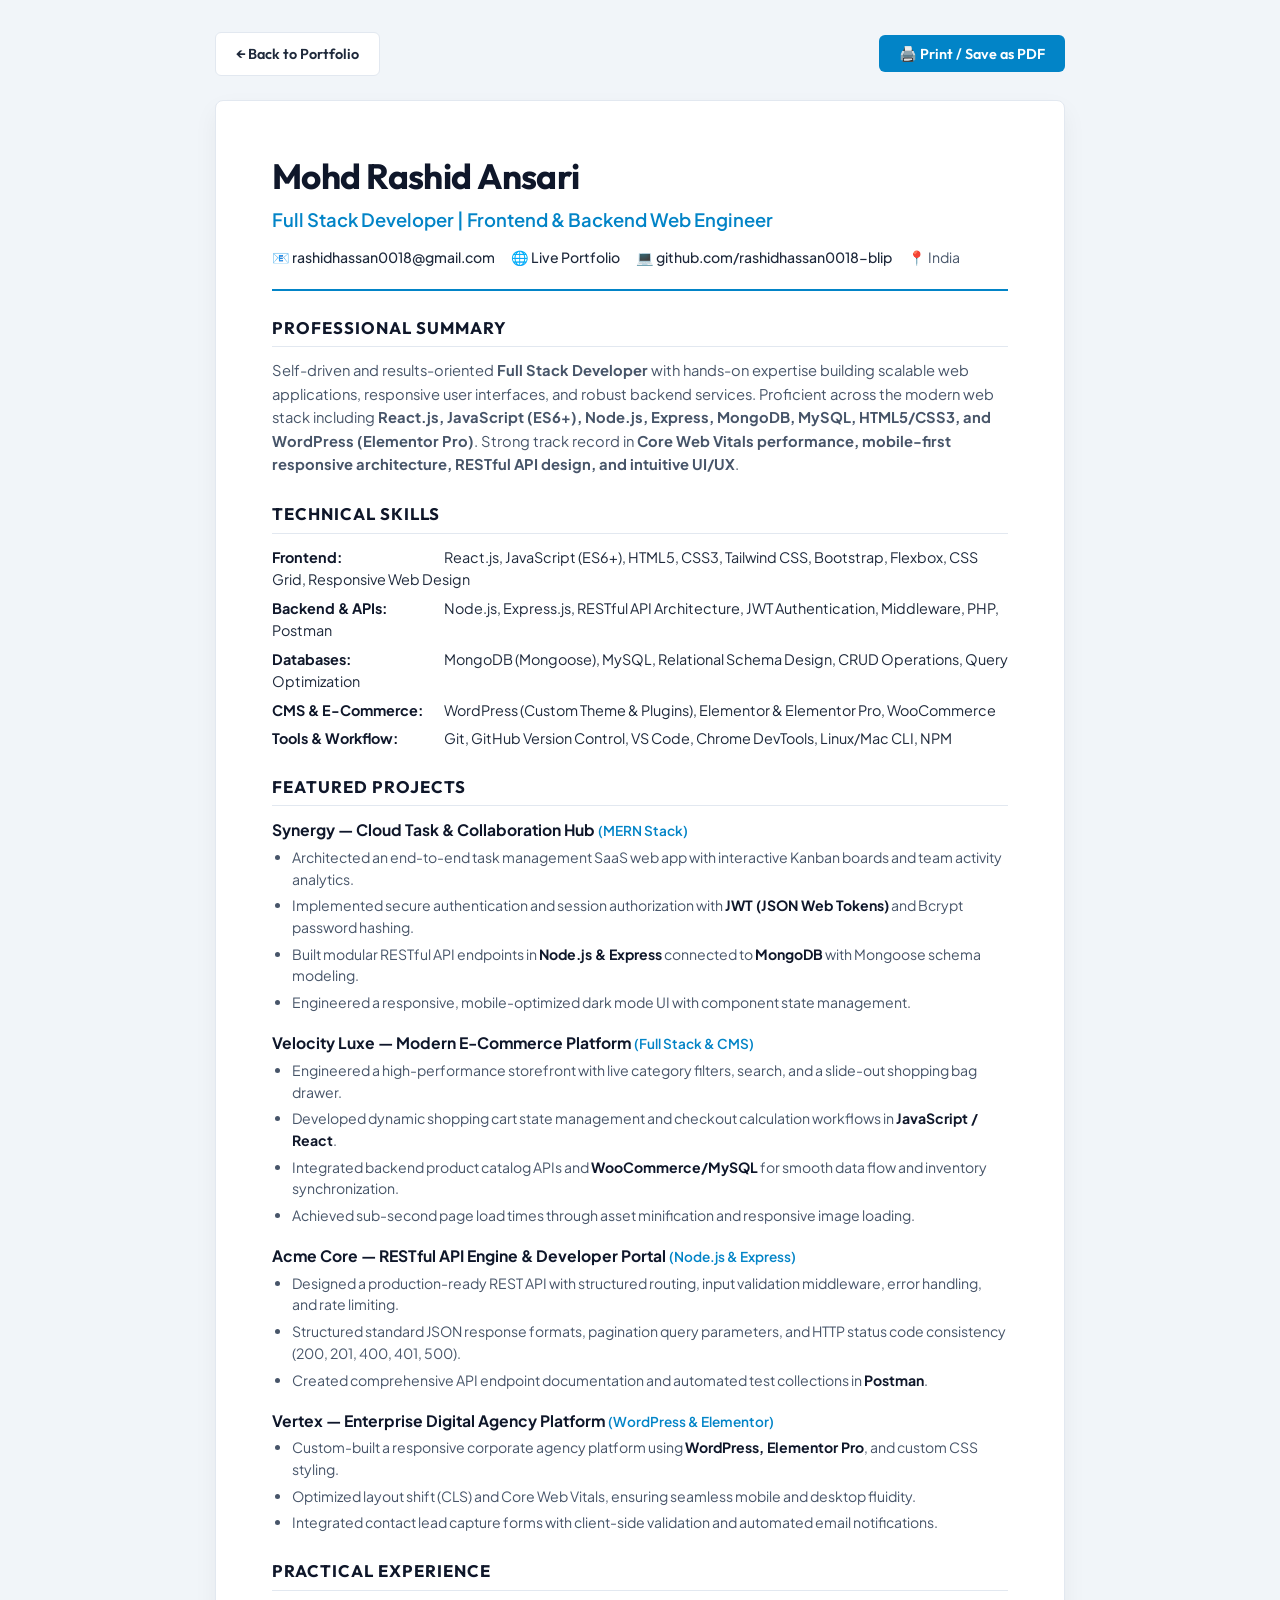
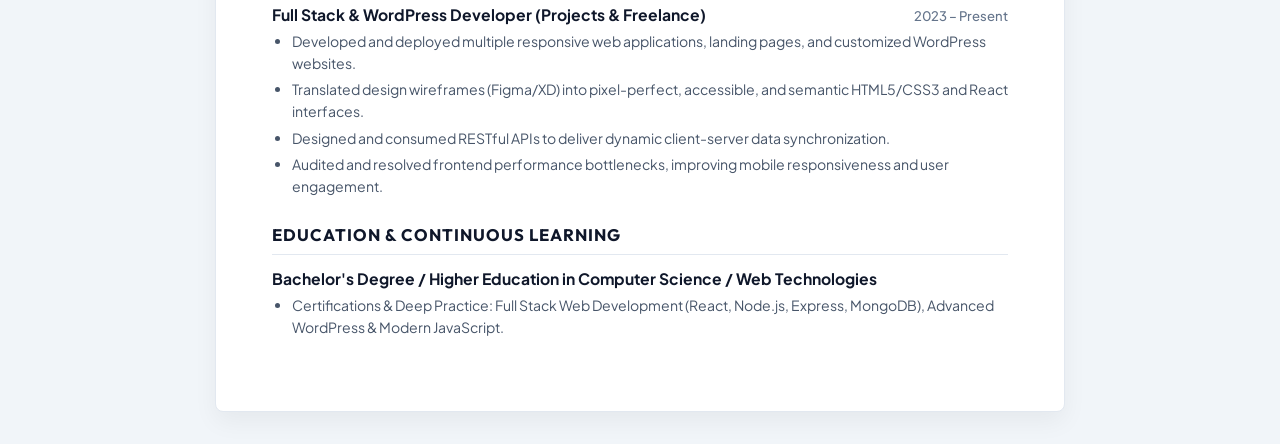
==== resume.html @ 9e940721 "feat: add ATS-friendly printable and downloadable Full Stack Developer Resume" ====
<!DOCTYPE html>
<html lang="en">
<head>
  <meta charset="UTF-8">
  <meta name="viewport" content="width=device-width, initial-scale=1.0">
  <title>Mohd Rashid Ansari - Full Stack Developer Resume</title>
  <link rel="preconnect" href="https://fonts.googleapis.com">
  <link rel="preconnect" href="https://fonts.gstatic.com" crossorigin>
  <link href="https://fonts.googleapis.com/css2?family=Outfit:wght@400;500;600;700&family=Plus+Jakarta+Sans:wght@400;500;600;700&display=swap" rel="stylesheet">
  
  <style>
    :root {
      --text-main: #1e293b;
      --text-muted: #64748b;
      --text-light: #475569;
      --primary: #0284c7;
      --primary-dark: #0369a1;
      --border: #e2e8f0;
      --bg: #ffffff;
    }

    * {
      box-sizing: border-box;
      margin: 0;
      padding: 0;
    }

    body {
      font-family: 'Plus Jakarta Sans', -apple-system, BlinkMacSystemFont, sans-serif;
      background-color: #f1f5f9;
      color: var(--text-main);
      line-height: 1.55;
      padding: 2rem 1rem;
    }

    .resume-actions {
      max-width: 850px;
      margin: 0 auto 1.5rem auto;
      display: flex;
      justify-content: space-between;
      align-items: center;
    }

    .btn-action {
      display: inline-flex;
      align-items: center;
      gap: 0.5rem;
      padding: 0.6rem 1.25rem;
      font-family: 'Outfit', sans-serif;
      font-weight: 600;
      font-size: 0.9rem;
      border-radius: 6px;
      cursor: pointer;
      text-decoration: none;
      transition: all 0.2s;
    }

    .btn-print {
      background: var(--primary);
      color: #fff;
      border: none;
    }

    .btn-print:hover {
      background: var(--primary-dark);
    }

    .btn-back {
      background: #fff;
      color: var(--text-main);
      border: 1px solid var(--border);
    }

    .btn-back:hover {
      background: #f8fafc;
    }

    .resume-page {
      max-width: 850px;
      margin: 0 auto;
      background: var(--bg);
      padding: 3rem 3.5rem;
      border-radius: 8px;
      box-shadow: 0 10px 25px rgba(0,0,0,0.05);
      border: 1px solid var(--border);
    }

    /* Header */
    .resume-header {
      border-bottom: 2px solid var(--primary);
      padding-bottom: 1.25rem;
      margin-bottom: 1.5rem;
    }

    .resume-name {
      font-family: 'Outfit', sans-serif;
      font-size: 2.2rem;
      font-weight: 700;
      color: #0f172a;
      letter-spacing: -0.02em;
    }

    .resume-role {
      font-size: 1.15rem;
      font-weight: 600;
      color: var(--primary);
      margin-top: 0.2rem;
      margin-bottom: 0.75rem;
    }

    .resume-contact {
      display: flex;
      flex-wrap: wrap;
      gap: 1rem;
      font-size: 0.88rem;
      color: var(--text-light);
    }

    .resume-contact a {
      color: var(--text-main);
      text-decoration: none;
      font-weight: 500;
    }

    .resume-contact a:hover {
      color: var(--primary);
      text-decoration: underline;
    }

    /* Sections */
    .resume-section {
      margin-bottom: 1.5rem;
    }

    .section-title {
      font-family: 'Outfit', sans-serif;
      font-size: 1.05rem;
      font-weight: 700;
      text-transform: uppercase;
      letter-spacing: 0.06em;
      color: #0f172a;
      border-bottom: 1px solid var(--border);
      padding-bottom: 0.35rem;
      margin-bottom: 0.75rem;
    }

    .summary-text {
      font-size: 0.92rem;
      color: var(--text-light);
      line-height: 1.6;
    }

    /* Skills */
    .skills-list {
      display: flex;
      flex-direction: column;
      gap: 0.4rem;
      font-size: 0.9rem;
    }

    .skill-row strong {
      color: #0f172a;
      min-width: 170px;
      display: inline-block;
    }

    /* Projects & Experience */
    .item-block {
      margin-bottom: 1.1rem;
    }

    .item-header {
      display: flex;
      justify-content: space-between;
      align-items: baseline;
      margin-bottom: 0.25rem;
    }

    .item-title {
      font-size: 0.98rem;
      font-weight: 700;
      color: #0f172a;
    }

    .item-subtitle {
      font-size: 0.85rem;
      font-weight: 600;
      color: var(--primary);
    }

    .item-date {
      font-size: 0.82rem;
      color: var(--text-muted);
      font-weight: 500;
    }

    .item-bullets {
      list-style-type: disc;
      padding-left: 1.25rem;
      font-size: 0.88rem;
      color: var(--text-light);
      display: flex;
      flex-direction: column;
      gap: 0.3rem;
    }

    .item-bullets li strong {
      color: #0f172a;
    }

    @media print {
      body {
        background: #fff;
        padding: 0;
      }
      .resume-actions {
        display: none;
      }
      .resume-page {
        box-shadow: none;
        border: none;
        padding: 0;
        max-width: 100%;
      }
    }
  </style>
</head>
<body>

  <div class="resume-actions">
    <a href="index.html" class="btn-action btn-back">← Back to Portfolio</a>
    <button onclick="window.print()" class="btn-action btn-print">🖨️ Print / Save as PDF</button>
  </div>

  <main class="resume-page">
    <!-- Header -->
    <header class="resume-header">
      <h1 class="resume-name">Mohd Rashid Ansari</h1>
      <div class="resume-role">Full Stack Developer | Frontend & Backend Web Engineer</div>
      <div class="resume-contact">
        <span>📧 <a href="mailto:rashidhassan0018@gmail.com">rashidhassan0018@gmail.com</a></span>
        <span>🌐 <a href="https://rashidhassan0018-blip.github.io/wordpress-frontend-portfolio/" target="_blank">Live Portfolio</a></span>
        <span>💻 <a href="https://github.com/rashidhassan0018-blip" target="_blank">github.com/rashidhassan0018-blip</a></span>
        <span>📍 India</span>
      </div>
    </header>

    <!-- Summary -->
    <section class="resume-section">
      <h2 class="section-title">Professional Summary</h2>
      <p class="summary-text">
        Self-driven and results-oriented <strong>Full Stack Developer</strong> with hands-on expertise building scalable web applications, responsive user interfaces, and robust backend services. Proficient across the modern web stack including <strong>React.js, JavaScript (ES6+), Node.js, Express, MongoDB, MySQL, HTML5/CSS3, and WordPress (Elementor Pro)</strong>. Strong track record in <strong>Core Web Vitals performance, mobile-first responsive architecture, RESTful API design, and intuitive UI/UX</strong>.
      </p>
    </section>

    <!-- Technical Skills -->
    <section class="resume-section">
      <h2 class="section-title">Technical Skills</h2>
      <div class="skills-list">
        <div class="skill-row"><strong>Frontend:</strong> React.js, JavaScript (ES6+), HTML5, CSS3, Tailwind CSS, Bootstrap, Flexbox, CSS Grid, Responsive Web Design</div>
        <div class="skill-row"><strong>Backend & APIs:</strong> Node.js, Express.js, RESTful API Architecture, JWT Authentication, Middleware, PHP, Postman</div>
        <div class="skill-row"><strong>Databases:</strong> MongoDB (Mongoose), MySQL, Relational Schema Design, CRUD Operations, Query Optimization</div>
        <div class="skill-row"><strong>CMS & E-Commerce:</strong> WordPress (Custom Theme & Plugins), Elementor & Elementor Pro, WooCommerce</div>
        <div class="skill-row"><strong>Tools & Workflow:</strong> Git, GitHub Version Control, VS Code, Chrome DevTools, Linux/Mac CLI, NPM</div>
      </div>
    </section>

    <!-- Featured Projects -->
    <section class="resume-section">
      <h2 class="section-title">Featured Projects</h2>
      
      <!-- Project 1 -->
      <div class="item-block">
        <div class="item-header">
          <span class="item-title">Synergy — Cloud Task & Collaboration Hub <span class="item-subtitle">(MERN Stack)</span></span>
        </div>
        <ul class="item-bullets">
          <li>Architected an end-to-end task management SaaS web app with interactive Kanban boards and team activity analytics.</li>
          <li>Implemented secure authentication and session authorization with <strong>JWT (JSON Web Tokens)</strong> and Bcrypt password hashing.</li>
          <li>Built modular RESTful API endpoints in <strong>Node.js & Express</strong> connected to <strong>MongoDB</strong> with Mongoose schema modeling.</li>
          <li>Engineered a responsive, mobile-optimized dark mode UI with component state management.</li>
        </ul>
      </div>

      <!-- Project 2 -->
      <div class="item-block">
        <div class="item-header">
          <span class="item-title">Velocity Luxe — Modern E-Commerce Platform <span class="item-subtitle">(Full Stack & CMS)</span></span>
        </div>
        <ul class="item-bullets">
          <li>Engineered a high-performance storefront with live category filters, search, and a slide-out shopping bag drawer.</li>
          <li>Developed dynamic shopping cart state management and checkout calculation workflows in <strong>JavaScript / React</strong>.</li>
          <li>Integrated backend product catalog APIs and <strong>WooCommerce/MySQL</strong> for smooth data flow and inventory synchronization.</li>
          <li>Achieved sub-second page load times through asset minification and responsive image loading.</li>
        </ul>
      </div>

      <!-- Project 3 -->
      <div class="item-block">
        <div class="item-header">
          <span class="item-title">Acme Core — RESTful API Engine & Developer Portal <span class="item-subtitle">(Node.js & Express)</span></span>
        </div>
        <ul class="item-bullets">
          <li>Designed a production-ready REST API with structured routing, input validation middleware, error handling, and rate limiting.</li>
          <li>Structured standard JSON response formats, pagination query parameters, and HTTP status code consistency (200, 201, 400, 401, 500).</li>
          <li>Created comprehensive API endpoint documentation and automated test collections in <strong>Postman</strong>.</li>
        </ul>
      </div>

      <!-- Project 4 -->
      <div class="item-block">
        <div class="item-header">
          <span class="item-title">Vertex — Enterprise Digital Agency Platform <span class="item-subtitle">(WordPress & Elementor)</span></span>
        </div>
        <ul class="item-bullets">
          <li>Custom-built a responsive corporate agency platform using <strong>WordPress, Elementor Pro</strong>, and custom CSS styling.</li>
          <li>Optimized layout shift (CLS) and Core Web Vitals, ensuring seamless mobile and desktop fluidity.</li>
          <li>Integrated contact lead capture forms with client-side validation and automated email notifications.</li>
        </ul>
      </div>
    </section>

    <!-- Experience -->
    <section class="resume-section">
      <h2 class="section-title">Practical Experience</h2>
      <div class="item-block">
        <div class="item-header">
          <span class="item-title">Full Stack & WordPress Developer (Projects & Freelance)</span>
          <span class="item-date">2023 – Present</span>
        </div>
        <ul class="item-bullets">
          <li>Developed and deployed multiple responsive web applications, landing pages, and customized WordPress websites.</li>
          <li>Translated design wireframes (Figma/XD) into pixel-perfect, accessible, and semantic HTML5/CSS3 and React interfaces.</li>
          <li>Designed and consumed RESTful APIs to deliver dynamic client-server data synchronization.</li>
          <li>Audited and resolved frontend performance bottlenecks, improving mobile responsiveness and user engagement.</li>
        </ul>
      </div>
    </section>

    <!-- Education -->
    <section class="resume-section">
      <h2 class="section-title">Education & Continuous Learning</h2>
      <div class="item-block">
        <div class="item-header">
          <span class="item-title">Bachelor's Degree / Higher Education in Computer Science / Web Technologies</span>
        </div>
        <ul class="item-bullets">
          <li>Certifications & Deep Practice: Full Stack Web Development (React, Node.js, Express, MongoDB), Advanced WordPress & Modern JavaScript.</li>
        </ul>
      </div>
    </section>
  </main>

</body>
</html>
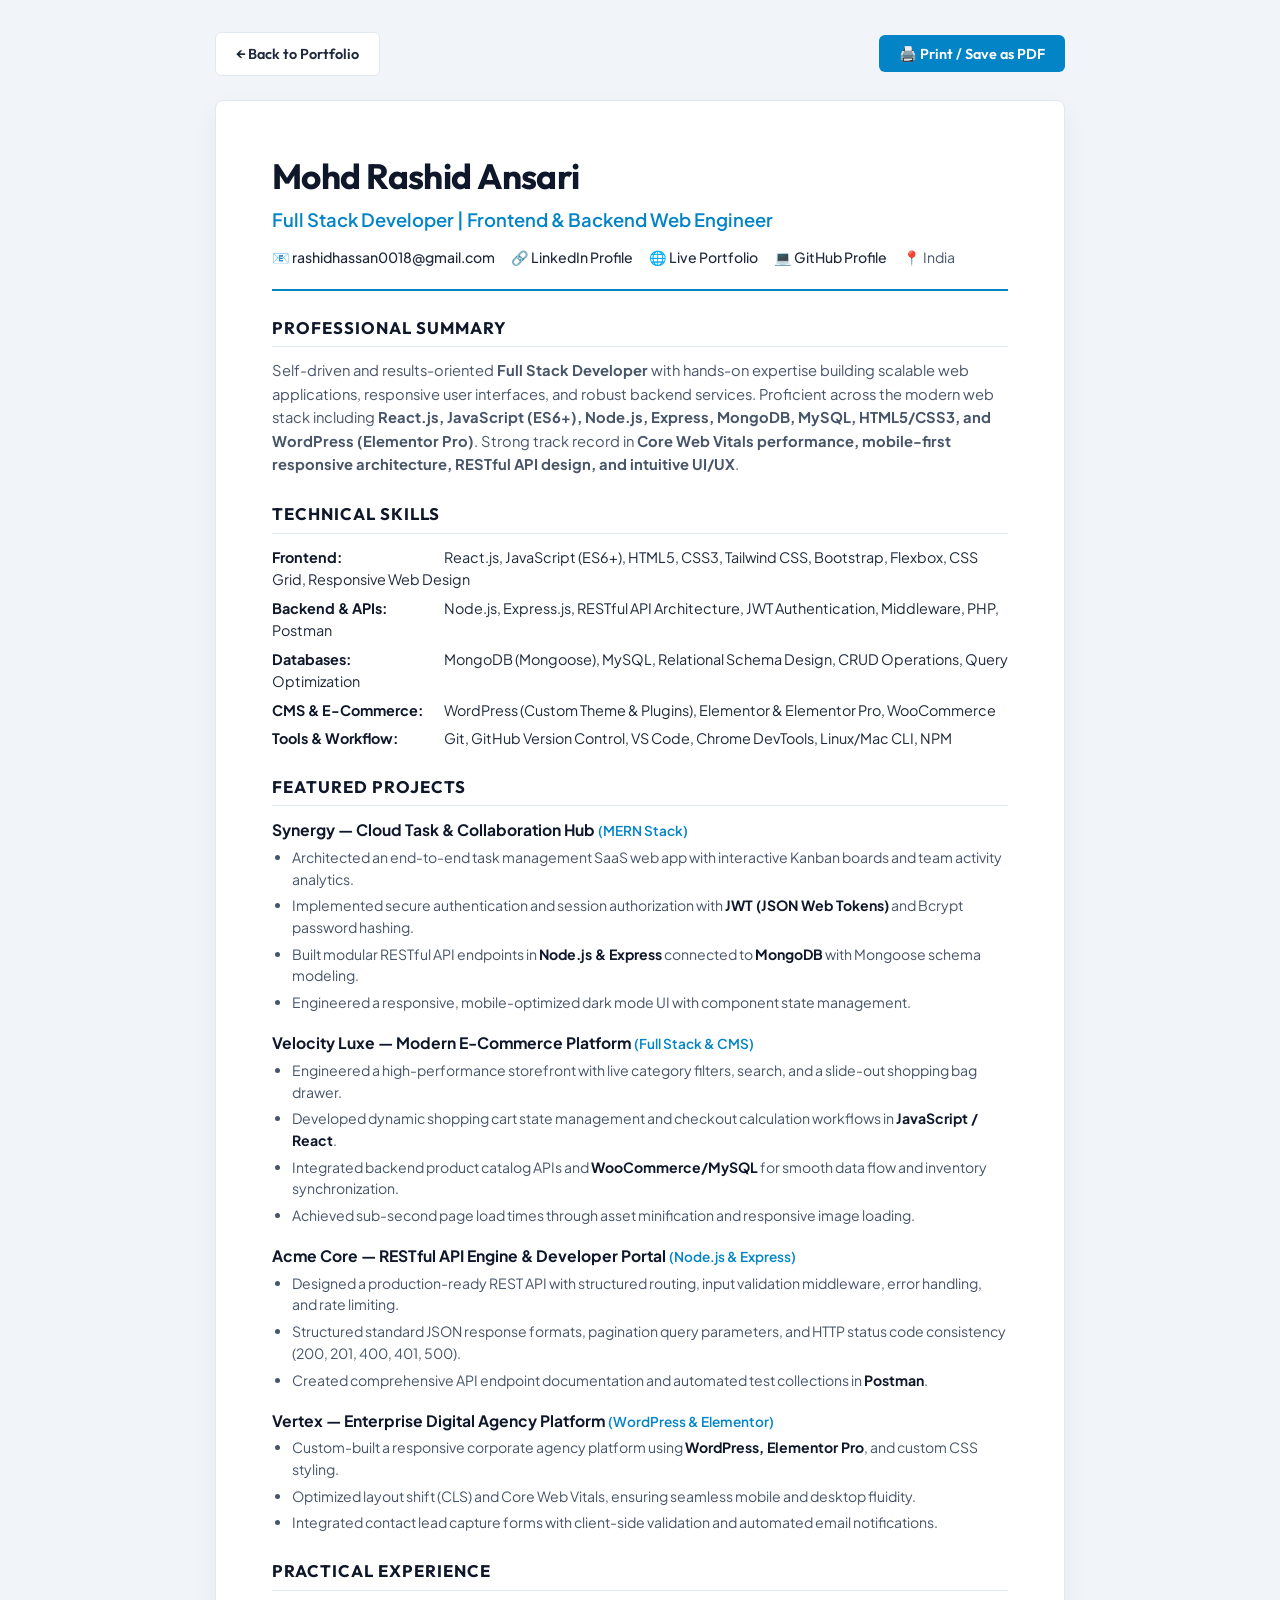
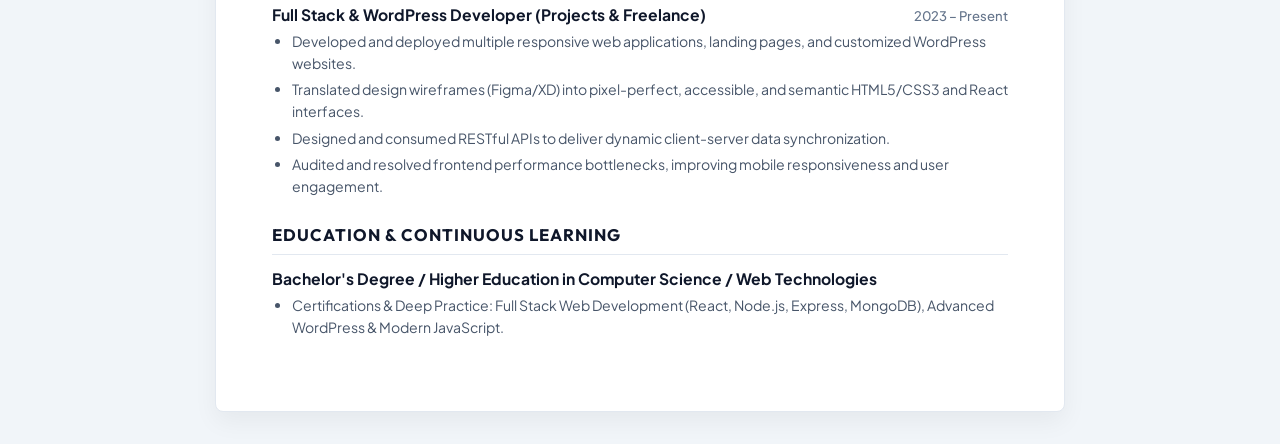
==== commit d3f1d294: "docs: add LinkedIn profile link to portfolio and resume" ====
--- a/resume.html
+++ b/resume.html
@@ -239,8 +239,9 @@
       <div class="resume-role">Full Stack Developer | Frontend & Backend Web Engineer</div>
       <div class="resume-contact">
         <span>📧 <a href="mailto:rashidhassan0018@gmail.com">rashidhassan0018@gmail.com</a></span>
+        <span>🔗 <a href="https://www.linkedin.com/in/rashid-hassan-173596429/" target="_blank">LinkedIn Profile</a></span>
         <span>🌐 <a href="https://rashidhassan0018-blip.github.io/wordpress-frontend-portfolio/" target="_blank">Live Portfolio</a></span>
-        <span>💻 <a href="https://github.com/rashidhassan0018-blip" target="_blank">github.com/rashidhassan0018-blip</a></span>
+        <span>💻 <a href="https://github.com/rashidhassan0018-blip" target="_blank">GitHub Profile</a></span>
         <span>📍 India</span>
       </div>
     </header>
